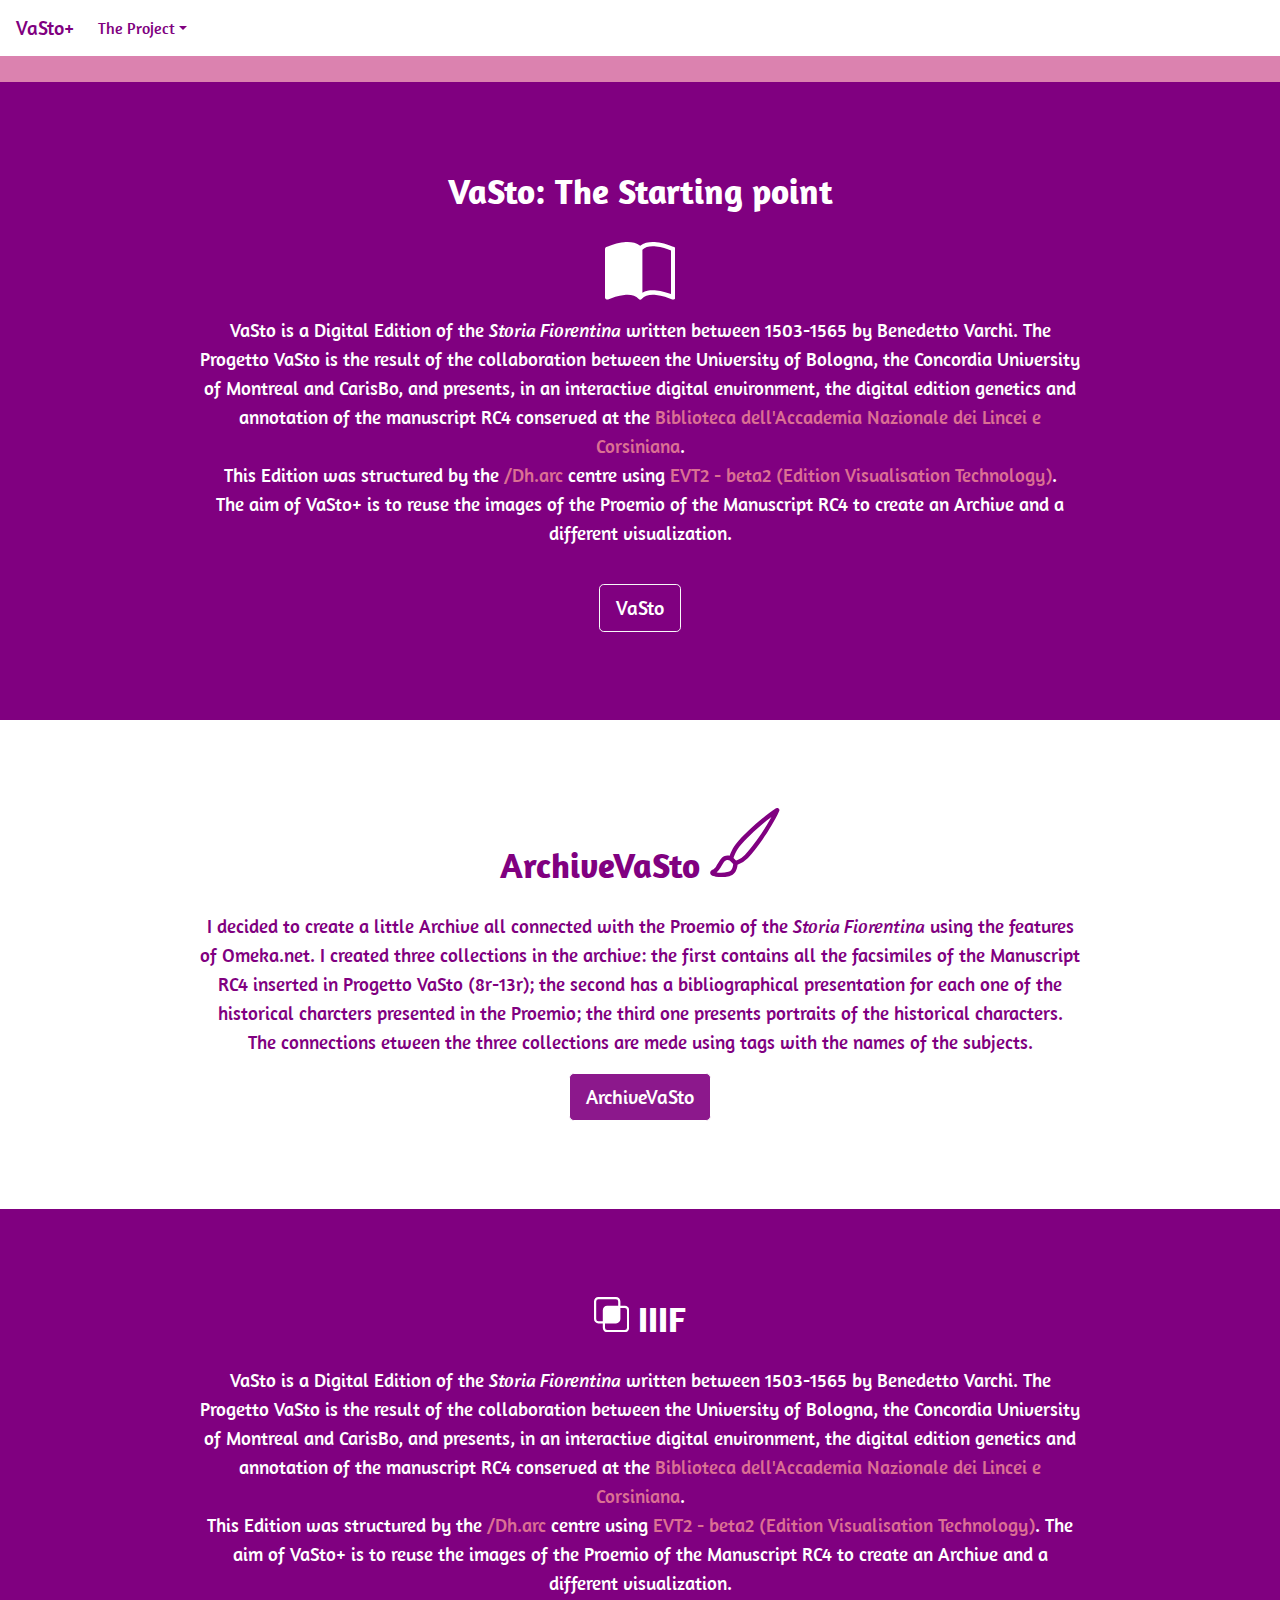
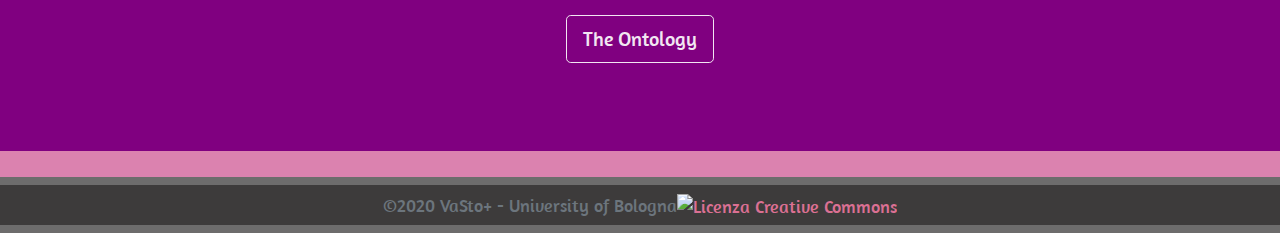
==== project.html @ 2e23c76d "Add files via upload" ====
<!DOCTYPE html>
<head>    
   
    


  <script src="https://code.jquery.com/jquery-3.3.1.js"></script>            
    <script src="https://cdnjs.cloudflare.com/ajax/libs/popper.js/1.11.0/umd/popper.min.js"></script>
    <link rel="stylesheet" href="https://maxcdn.bootstrapcdn.com/bootstrap/4.0.0/css/bootstrap.min.css" integrity="sha384-Gn5384xqQ1aoWXA+058RXPxPg6fy4IWvTNh0E263XmFcJlSAwiGgFAW/dAiS6JXm" crossorigin="anonymous">
    <script src="https://maxcdn.bootstrapcdn.com/bootstrap/4.0.0/js/bootstrap.min.js"></script>
    <link rel="stylesheet" href="https://maxcdn.bootstrapcdn.com/font-awesome/4.6.3/css/font-awesome.min.css"/>
    <script src="https://ajax.googleapis.com/ajax/libs/jquery/2.1.1/jquery.min.js"></script>
      <script src="https://stackpath.bootstrapcdn.com/bootstrap/4.1.0/js/bootstrap.min.js"></script>
      <link rel="stylesheet" href="https://cdnjs.cloudflare.com/ajax/libs/font-awesome/4.7.0/css/font-awesome.min.css">
      <link rel="stylesheet" href="style.css">
    <style>
     @import url('https://fonts.googleapis.com/css2?family=Amaranth&display=swap');
      body{
       font-family: 'Amaranth', sans-serif;
      }
      .container-fluid{
        padding:5em;
        font-size: 1.1em;
        font-family: 'Amaranth', sans-serif;
        width:fit-content;
              }
      h1 {
        font-size:2em;
        font-weight: bold ;
        font-family: 'Amaranth', sans-serif;
        padding-bottom: 0.5em;
        
      }
    </style>
</head>
<body>
    
        <!--Navbar-->
        <nav class="navbar navbar-expand-md navbar-light bg-faded" >
          <a class="navbar-brand" href="index.html" style="color:purple;">VaSto+</a>
          <button class="navbar-toggler navbar-toggler-right" type="button" data-toggle="collapse" data-target="#navbarSupportedContent" aria-controls="navbarSupportedContent" aria-expanded="false" aria-label="Toggle navigation">
            <span class="navbar-toggler-icon"></span>
          </button>
          <div class="collapse navbar-collapse" id="navbarSupportedContent" style="color:white !important;">
              <ul class="navbar-nav" style="color:white !important;">
       
                <li class="nav-item dropdown" style="color:white;">
                  <a class="nav-link dropdown-toggle" href="javascript:void(0)" id="navbarDropdownMenuLink" data-toggle="dropdown" aria-haspopup="true" aria-expanded="false" style="color:purple !important;">The Project</a>
                  <div class="dropdown-menu" aria-labelledby="navbarDropdownMenuLink">
                    <a class="dropdown-item" href="project.html#p" style="color:purple !important;">VaSto: The Starting Point</a>
                    <a class="dropdown-item" href="project.html#I" style="color:purple !important;">ArchiveVaSto </a>
                    <a class="dropdown-item" href="project.html#S" style="color:purple !important;">Thanks To</a>
                   
                  </div>
                </li>
            
            </ul>
    
        </div>
    </nav>
    
    <!--/.Navbar-->
     
    
    <div class="container-fluid" id="p" style="background-color: purple; border-top: solid rgba(255, 182, 193, 0.712) 1.5em ; ">
      <div class="col text-center"style="color: white;">
      <h1> VaSto: The Starting point</h1>
      <svg width="4em" height="4em" viewBox="0 0 16 16" class="bi bi-book-half" fill="currentColor" xmlns="http://www.w3.org/2000/svg">
        <path fill-rule="evenodd" d="M8.5 2.687v9.746c.935-.53 2.12-.603 3.213-.493 1.18.12 2.37.461 3.287.811V2.828c-.885-.37-2.154-.769-3.388-.893-1.33-.134-2.458.063-3.112.752zM8 1.783C7.015.936 5.587.81 4.287.94c-1.514.153-3.042.672-3.994 1.105A.5.5 0 0 0 0 2.5v11a.5.5 0 0 0 .707.455c.882-.4 2.303-.881 3.68-1.02 1.409-.142 2.59.087 3.223.877a.5.5 0 0 0 .78 0c.633-.79 1.814-1.019 3.222-.877 1.378.139 2.8.62 3.681 1.02A.5.5 0 0 0 16 13.5v-11a.5.5 0 0 0-.293-.455c-.952-.433-2.48-.952-3.994-1.105C10.413.809 8.985.936 8 1.783z"/>
      </svg>
      

      
        <p style="margin-left: 5em; margin-right: 5em;"> VaSto is a Digital Edition of the <i>Storia Fiorentina</i> written between 1503-1565 by Benedetto Varchi. The Progetto VaSto is the result of the collaboration between the University of Bologna, the Concordia University of Montreal and CarisBo, and presents, in an interactive digital environment, the digital edition genetics and annotation of the manuscript RC4 conserved at the <a href="https://www.lincei.it/it/biblioteca-dellaccademia-nazionale-dei-lincei-e-corsiniana">Biblioteca dell'Accademia Nazionale dei Lincei e Corsiniana</a>. </br>
        This Edition was structured by the <a href="https://centri.unibo.it/dharc/en" target="_blank">/Dh.arc</a> centre using <a href="http://evt.labcd.unipi.it/"> EVT2 - beta2 (Edition Visualisation Technology)</a>.</br>
        The aim of VaSto+ is to reuse the images of the Proemio of the Manuscript RC4 to create an Archive and a different visualization.</p>    
        <a class="btn btn-outline-light btn-lg" href="https://dharc-org.github.io/progetto-vasto/" role="button" style="color:white; margin-top:1em;">VaSto</a></div>
    </div>
  
    <div class="container-fluid" id="I" style="background-color: white;">
      <div class="col text-center" style="color: purple;">
      <h1> ArchiveVaSto <svg width="2em" height="2em" viewBox="0 0 16 16" class="bi bi-brush" fill="currentColor" xmlns="http://www.w3.org/2000/svg">
        <path fill-rule="evenodd" d="M15.825.12a.5.5 0 0 1 .132.584c-1.53 3.43-4.743 8.17-7.095 10.64a6.067 6.067 0 0 1-2.373 1.534c-.018.227-.06.538-.16.868-.201.659-.667 1.479-1.708 1.74a8.117 8.117 0 0 1-3.078.132 3.658 3.658 0 0 1-.563-.135 1.382 1.382 0 0 1-.465-.247.714.714 0 0 1-.204-.288.622.622 0 0 1 .004-.443c.095-.245.316-.38.461-.452.393-.197.625-.453.867-.826.094-.144.184-.297.287-.472l.117-.198c.151-.255.326-.54.546-.848.528-.739 1.2-.925 1.746-.896.126.007.243.025.348.048.062-.172.142-.38.238-.608.261-.619.658-1.419 1.187-2.069 2.175-2.67 6.18-6.206 9.117-8.104a.5.5 0 0 1 .596.04zM4.705 11.912a1.23 1.23 0 0 0-.419-.1c-.247-.013-.574.05-.88.479a11.01 11.01 0 0 0-.5.777l-.104.177c-.107.181-.213.362-.32.528-.206.317-.438.61-.76.861a7.127 7.127 0 0 0 2.657-.12c.559-.139.843-.569.993-1.06a3.121 3.121 0 0 0 .126-.75l-.793-.792zm1.44.026c.12-.04.277-.1.458-.183a5.068 5.068 0 0 0 1.535-1.1c1.9-1.996 4.412-5.57 6.052-8.631-2.591 1.927-5.566 4.66-7.302 6.792-.442.543-.796 1.243-1.042 1.826a11.507 11.507 0 0 0-.276.721l.575.575zm-4.973 3.04l.007-.005a.031.031 0 0 1-.007.004zm3.582-3.043l.002.001h-.002z"/>
      </svg></h1>
        <p style=" margin-left: 5em; margin-right: 5em;">I decided to create a little Archive all connected with the Proemio of the <i>Storia Fiorentina</i> using the features of Omeka.net.
        I created three collections in the archive: the first contains all the facsimiles of the Manuscript RC4 inserted in Progetto VaSto (8r-13r); the second has a bibliographical presentation for each one of the historical charcters presented in the Proemio; the third one presents portraits of the historical characters.</br> The connections etween the three collections are mede using tags with the names of the subjects.  </p>
        <a class="btn btn-light btn-lg" href="https://archivevasto.omeka.net/" style="color: white; background-color: purple; border-color: white; opacity: 0.9;" target="_blank">ArchiveVaSto</a>
      </div>
    </div>
    <div class="container-fluid" id="S" style="background-color: purple; border-bottom: solid rgba(255, 182, 193, 0.712) 1.5em ;">
      <div class="col text-center" style="color: white;">
      <h1><svg width="1em" height="1em" viewBox="0 0 16 16" class="bi bi-intersect" fill="currentColor" xmlns="http://www.w3.org/2000/svg">
        <path fill-rule="evenodd" d="M0 2a2 2 0 0 1 2-2h8a2 2 0 0 1 2 2v2h2a2 2 0 0 1 2 2v8a2 2 0 0 1-2 2H6a2 2 0 0 1-2-2v-2H2a2 2 0 0 1-2-2V2zm5 10v2a1 1 0 0 0 1 1h8a1 1 0 0 0 1-1V6a1 1 0 0 0-1-1h-2v5a2 2 0 0 1-2 2H5zm6-8H6a2 2 0 0 0-2 2v5H2a1 1 0 0 1-1-1V2a1 1 0 0 1 1-1h8a1 1 0 0 1 1 1v2z"/>
      </svg> IIIF</h1>
        <p style=" margin-left: 5em; margin-right: 5em;">VaSto is a Digital Edition of the <i>Storia Fiorentina</i> written between 1503-1565 by Benedetto Varchi. The Progetto VaSto is the result of the collaboration between the University of Bologna, the Concordia University of Montreal and CarisBo, and presents, in an interactive digital environment, the digital edition genetics and annotation of the manuscript RC4 conserved at the <a href="https://www.lincei.it/it/biblioteca-dellaccademia-nazionale-dei-lincei-e-corsiniana">Biblioteca dell'Accademia Nazionale dei Lincei e Corsiniana</a>. </br>
          This Edition was structured by the <a href="https://centri.unibo.it/dharc/en" target="_blank">/Dh.arc</a> centre using <a href="http://evt.labcd.unipi.it/"> EVT2 - beta2 (Edition Visualisation Technology)</a>. The aim of VaSto+ is to reuse the images of the Proemio of the Manuscript RC4 to create an Archive and a different visualization. </p>
        <a class="btn btn-light btn-lg" href="" style="color: white; background-color: purple; border-color: white; opacity: 0.9;">The Ontology</a>
        </div>
    </div>
  
   

      <!-- Footer Text -->
   
      <footer class="footer">
        <div class="footer navbar-fixed-bottom">
          <span class="text-muted"><p>&copy;2020 VaSto+ - University of Bologna<a rel="license" href="http://creativecommons.org/licenses/by-nc-nd/3.0/deed.it"><img alt="Licenza Creative Commons" style="border-width:0" src="http://i.creativecommons.org/l/by-nc-nd/3.0/88x31.png" /></a><br />
          </p></span>
        </div>
      </footer>
    
    
        
    

    <!-- Footer -->

    <script src="https://code.jquery.com/jquery-3.2.1.slim.min.js" integrity="sha384-KJ3o2DKtIkvYIK3UENzmM7KCkRr/rE9/Qpg6aAZGJwFDMVNA/GpGFF93hXpG5KkN" crossorigin="anonymous"></script>
    <script src="https://cdnjs.cloudflare.com/ajax/libs/popper.js/1.12.9/umd/popper.min.js" integrity="sha384-ApNbgh9B+Y1QKtv3Rn7W3mgPxhU9K/ScQsAP7hUibX39j7fakFPskvXusvfa0b4Q" crossorigin="anonymous"></script>
    <script src="https://maxcdn.bootstrapcdn.com/bootstrap/4.0.0/js/bootstrap.min.js" integrity="sha384-JZR6Spejh4U02d8jOt6vLEHfe/JQGiRRSQQxSfFWpi1MquVdAyjUar5+76PVCmYl" crossorigin="anonymous"></script>
      
</body>
</html>
---- style.css ----
.footer{
    background-color: rgba(37, 36, 36, 0.671);
    color:white;
    text-align:center;
    height: 3em;
    position: relative;
    padding-top: 0.5em;
    
    
}
.navbar-light .navbar-nav .nav-link.active,
.navbar-light .navbar-nav .nav-link:hover {
    color:purple;
    
}
.img{
    padding-top:0.5em;
}
a:link {
    color: palevioletred;
    text-shadow: none;
  }
  
  /* visited link */
  a:visited {
    color: palevioletred;
    text-shadow: none;
  }
  
  /* mouse over link */
  a:hover {
    color: palevioletred;
    text-shadow: none;
  }
  
  /* selected link */
  a:active {
    color: palevioletred;
    text-shadow: none;
  }
@media (max-width: 600px) {
    .body{
        background-size: contain;
        height: 50%;
        background-repeat: no-repeat;

    }
    .jumbtron{
        width:50%;
        font-size:90%;
    }
    p{
        margin-left: none;
        margin-right: none;
    }

}  

@media only screen and (min-width: 600px) {
    .body{
    background-size: contain;
    height: 50%;
    background-repeat: no-repeat;

}
.jumbtron{
    width:50%;
    font-size:90%;
}
p{
    margin-left: none;
    margin-right: none;
}
}

/* Medium devices (landscape tablets, 768px and up) */
@media only screen and (min-width: 768px) 
{.body{
    background-size: contain;
    height: 75%;
    background-repeat: no-repeat;

}
.jumbtron{
    width:75%;
    font-size:90%;
}
p{
    margin-left: none;
    margin-right: none;
}}

/* Large devices (laptops/desktops, 992px and up) */
@media only screen and (min-width: 992px) {
    .body{
    height: 100%;
    background-repeat: no-repeat;
  

}
.jumbtron{
    width:100%;
    font-size:100%;
}
}

/* Extra large devices (large laptops and desktops, 1200px and up) */
@media only screen and (min-width: 1200px) {
    .body{
    height: 120%;
    background-repeat: no-repeat;

}
.jumbtron{
    width:120%;
    font-size:110%;
}
p{
    font-size:110%;
}}
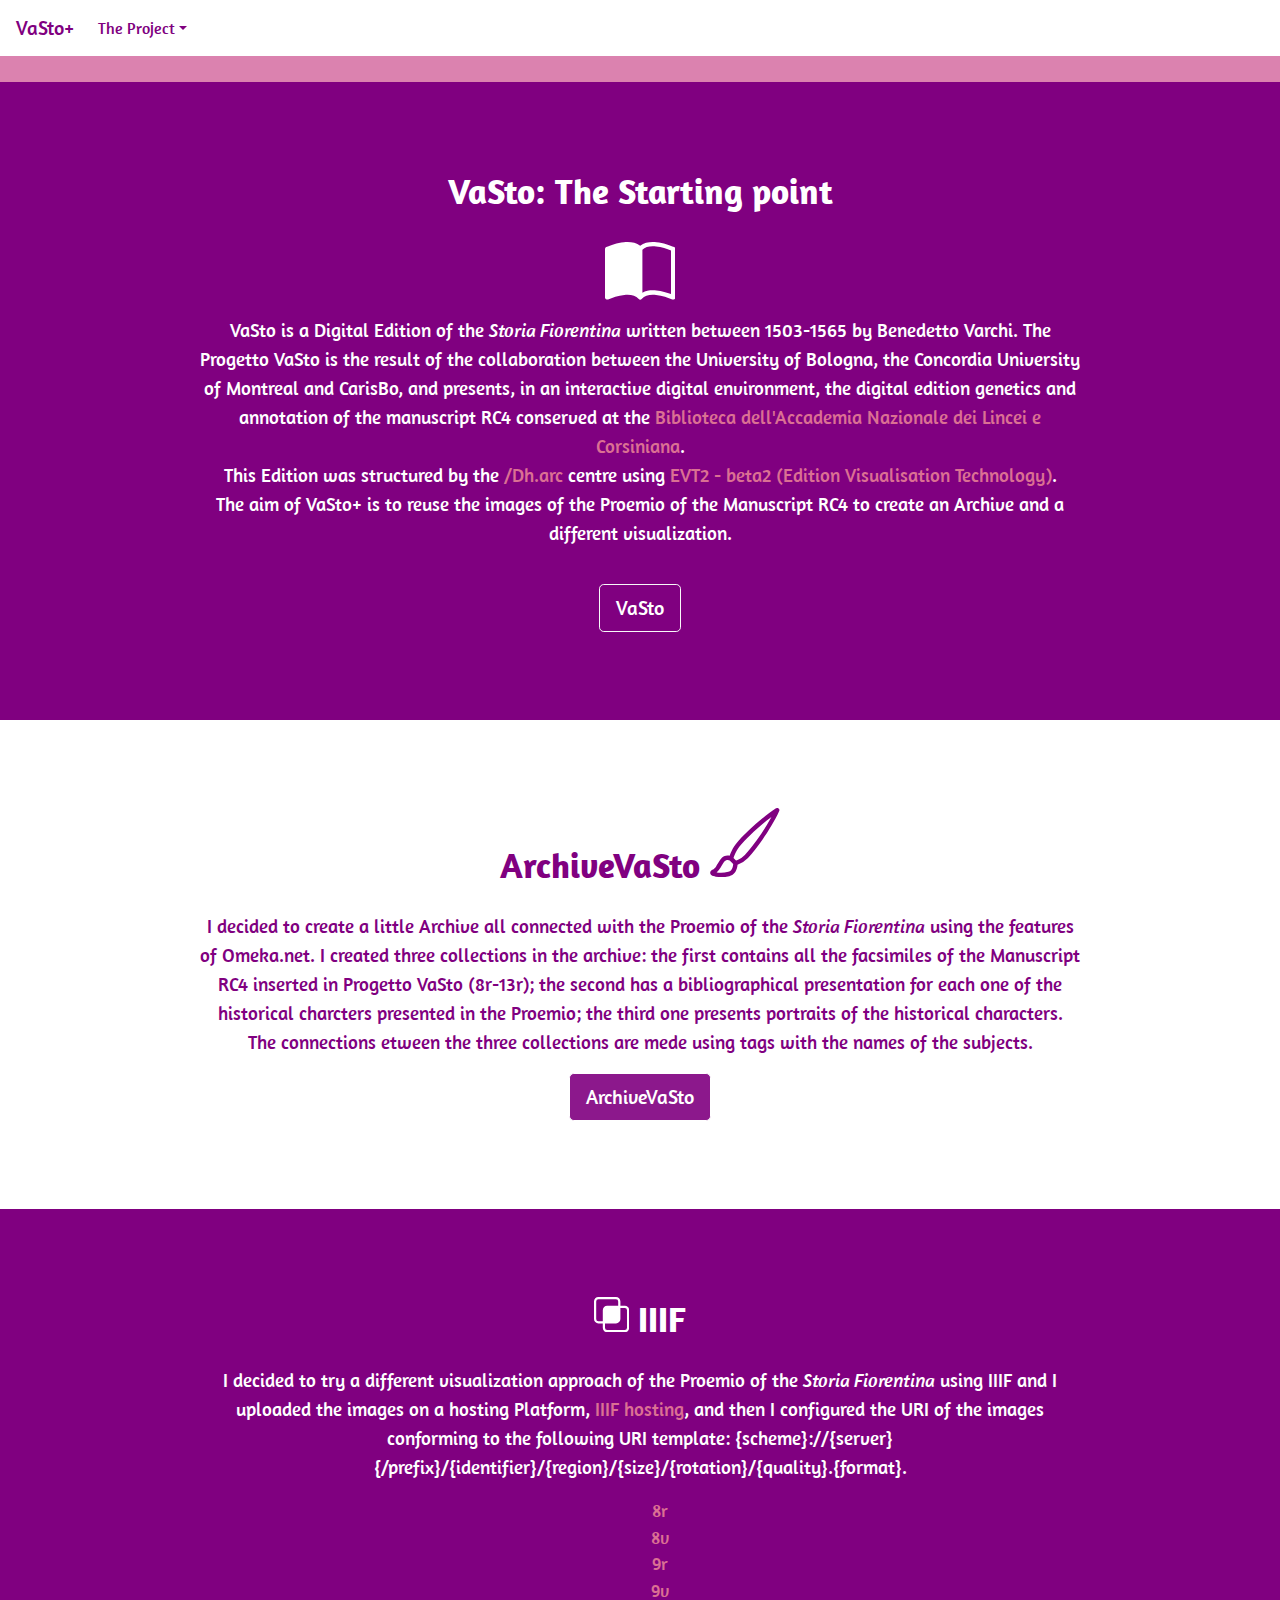
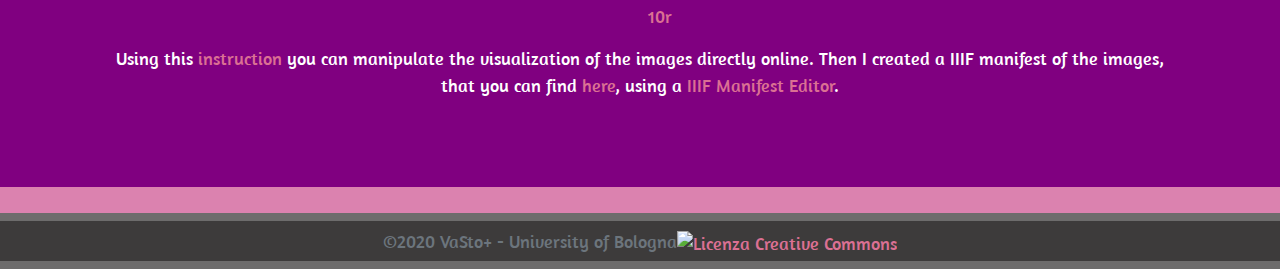
==== commit 2dbbdf43: "Update project.html" ====
--- a/project.html
+++ b/project.html
@@ -1,4 +1,5 @@
-<!DOCTYPE html>
+<!DOCTYPE HTML>
+<html class="no-js">
 <head>    
    
     
@@ -83,8 +84,8 @@
         <path fill-rule="evenodd" d="M15.825.12a.5.5 0 0 1 .132.584c-1.53 3.43-4.743 8.17-7.095 10.64a6.067 6.067 0 0 1-2.373 1.534c-.018.227-.06.538-.16.868-.201.659-.667 1.479-1.708 1.74a8.117 8.117 0 0 1-3.078.132 3.658 3.658 0 0 1-.563-.135 1.382 1.382 0 0 1-.465-.247.714.714 0 0 1-.204-.288.622.622 0 0 1 .004-.443c.095-.245.316-.38.461-.452.393-.197.625-.453.867-.826.094-.144.184-.297.287-.472l.117-.198c.151-.255.326-.54.546-.848.528-.739 1.2-.925 1.746-.896.126.007.243.025.348.048.062-.172.142-.38.238-.608.261-.619.658-1.419 1.187-2.069 2.175-2.67 6.18-6.206 9.117-8.104a.5.5 0 0 1 .596.04zM4.705 11.912a1.23 1.23 0 0 0-.419-.1c-.247-.013-.574.05-.88.479a11.01 11.01 0 0 0-.5.777l-.104.177c-.107.181-.213.362-.32.528-.206.317-.438.61-.76.861a7.127 7.127 0 0 0 2.657-.12c.559-.139.843-.569.993-1.06a3.121 3.121 0 0 0 .126-.75l-.793-.792zm1.44.026c.12-.04.277-.1.458-.183a5.068 5.068 0 0 0 1.535-1.1c1.9-1.996 4.412-5.57 6.052-8.631-2.591 1.927-5.566 4.66-7.302 6.792-.442.543-.796 1.243-1.042 1.826a11.507 11.507 0 0 0-.276.721l.575.575zm-4.973 3.04l.007-.005a.031.031 0 0 1-.007.004zm3.582-3.043l.002.001h-.002z"/>
       </svg></h1>
         <p style=" margin-left: 5em; margin-right: 5em;">I decided to create a little Archive all connected with the Proemio of the <i>Storia Fiorentina</i> using the features of Omeka.net.
-        I created three collections in the archive: the first contains all the facsimiles of the Manuscript RC4 inserted in Progetto VaSto (8r-13r); the second has a bibliographical presentation for each one of the historical charcters presented in the Proemio; the third one presents portraits of the historical characters.</br> The connections etween the three collections are mede using tags with the names of the subjects.  </p>
-        <a class="btn btn-light btn-lg" href="https://archivevasto.omeka.net/" style="color: white; background-color: purple; border-color: white; opacity: 0.9;" target="_blank">ArchiveVaSto</a>
+          I created three collections in the archive: the first contains all the facsimiles of the Manuscript RC4 inserted in Progetto VaSto (8r-13r); the second has a bibliographical presentation for each one of the historical charcters presented in the Proemio; the third one presents portraits of the historical characters.</br> The connections etween the three collections are mede using tags with the names of the subjects.  </p>
+          <a class="btn btn-light btn-lg" href="https://archivevasto.omeka.net/" style="color: white; background-color: purple; border-color: white; opacity: 0.9;" target="_blank">ArchiveVaSto</a>
       </div>
     </div>
     <div class="container-fluid" id="S" style="background-color: purple; border-bottom: solid rgba(255, 182, 193, 0.712) 1.5em ;">
@@ -92,9 +93,19 @@
       <h1><svg width="1em" height="1em" viewBox="0 0 16 16" class="bi bi-intersect" fill="currentColor" xmlns="http://www.w3.org/2000/svg">
         <path fill-rule="evenodd" d="M0 2a2 2 0 0 1 2-2h8a2 2 0 0 1 2 2v2h2a2 2 0 0 1 2 2v8a2 2 0 0 1-2 2H6a2 2 0 0 1-2-2v-2H2a2 2 0 0 1-2-2V2zm5 10v2a1 1 0 0 0 1 1h8a1 1 0 0 0 1-1V6a1 1 0 0 0-1-1h-2v5a2 2 0 0 1-2 2H5zm6-8H6a2 2 0 0 0-2 2v5H2a1 1 0 0 1-1-1V2a1 1 0 0 1 1-1h8a1 1 0 0 1 1 1v2z"/>
       </svg> IIIF</h1>
-        <p style=" margin-left: 5em; margin-right: 5em;">VaSto is a Digital Edition of the <i>Storia Fiorentina</i> written between 1503-1565 by Benedetto Varchi. The Progetto VaSto is the result of the collaboration between the University of Bologna, the Concordia University of Montreal and CarisBo, and presents, in an interactive digital environment, the digital edition genetics and annotation of the manuscript RC4 conserved at the <a href="https://www.lincei.it/it/biblioteca-dellaccademia-nazionale-dei-lincei-e-corsiniana">Biblioteca dell'Accademia Nazionale dei Lincei e Corsiniana</a>. </br>
-          This Edition was structured by the <a href="https://centri.unibo.it/dharc/en" target="_blank">/Dh.arc</a> centre using <a href="http://evt.labcd.unipi.it/"> EVT2 - beta2 (Edition Visualisation Technology)</a>. The aim of VaSto+ is to reuse the images of the Proemio of the Manuscript RC4 to create an Archive and a different visualization. </p>
-        <a class="btn btn-light btn-lg" href="" style="color: white; background-color: purple; border-color: white; opacity: 0.9;">The Ontology</a>
+        <p style=" margin-left: 5em; margin-right: 5em;">I decided to try a different visualization approach of the Proemio of the <i>Storia Fiorentina</i> using IIIF and I uploaded the images on a hosting Platform, <a href="https://www.iiifhosting.com/" target="_blank">IIIF hosting</a>, and then I configured the URI of the images conforming to the following URI template:
+          {scheme}://{server}{/prefix}/{identifier}/{region}/{size}/{rotation}/{quality}.{format}.
+        </br>
+        
+          <ul>
+            <li><a href="http://free.iiifhosting.com/iiif/bdf9ad628386c80f92f9ee81a3d2c6906e4ba088f684d6348e670e754cd002a8/full/full/0/default.jpg" target="_blank">8r</a></li>
+            <li><a href="http://free.iiifhosting.com/iiif/206e878df9e8bc27c7047b6668239f140c0f1fcf33982a99a1611afd54cad88a/full/full/0/default.jpg" target="_blank">8v</a></li>
+            <li><a href="http://free.iiifhosting.com/iiif/2c92807d8d984437011fee213b02726efa67aac6fbbc0b277757b3055440de03/full/full/0/default.jpg" target="_blank">9r</a></li>
+            <li><a href="http://free.iiifhosting.com/iiif/60c686930bbf31ec050356e12c4fa3e202e7a14537900e53781cdf4032d4104e/full/full/0/default.jpg" target="_blank">9v</a></li>
+            <li><a href="http://free.iiifhosting.com/iiif/a48c9eaf0dd77b2ddb64df844fe108dd3b16b8bb3903dc7afe2ae6c56d6878af/full/full/0/default.jpg" target="_blank">10r</a></li>
+          </ul></p>
+        Using this <a href="https://iiif.io/api/image/3.0/#3-identifier" target="_blank">instruction</a> you can manipulate the visualization of the images directly online.
+        Then I created a IIIF manifest of the images, that you can find <a href="https://github.com/MilenaCorbellini/VaStoPlus/blob/main/manifest.json" target="_blank">here</a>, using a <a href="https://iiif-manifest-editor.textandbytes.com/#/?_k=dvocea" target="_blank">IIIF Manifest Editor</a>.
         </div>
     </div>
   
--- a/style.css
+++ b/style.css
@@ -7,6 +7,9 @@
     padding-top: 0.5em;
     
     
+}
+li{
+    list-style-type: none;
 }
 .navbar-light .navbar-nav .nav-link.active,
 .navbar-light .navbar-nav .nav-link:hover {
@@ -47,11 +50,13 @@
     }
     .jumbtron{
         width:50%;
-        font-size:90%;
+        height:500px;
+        font-size:150%;
     }
     p{
         margin-left: none;
         margin-right: none;
+        font-size:150%;
     }
 
 }  
@@ -65,11 +70,13 @@
 }
 .jumbtron{
     width:50%;
-    font-size:90%;
+    height:500px;
+    font-size:120%;
 }
 p{
     margin-left: none;
     margin-right: none;
+    font-size: 120%;
 }
 }
 
@@ -82,12 +89,14 @@
 
 }
 .jumbtron{
-    width:75%;
-    font-size:90%;
+    width:50%;
+    height:150%;
+    font-size:120%;
 }
 p{
     margin-left: none;
     margin-right: none;
+    font-size: 120%;
 }}
 
 /* Large devices (laptops/desktops, 992px and up) */
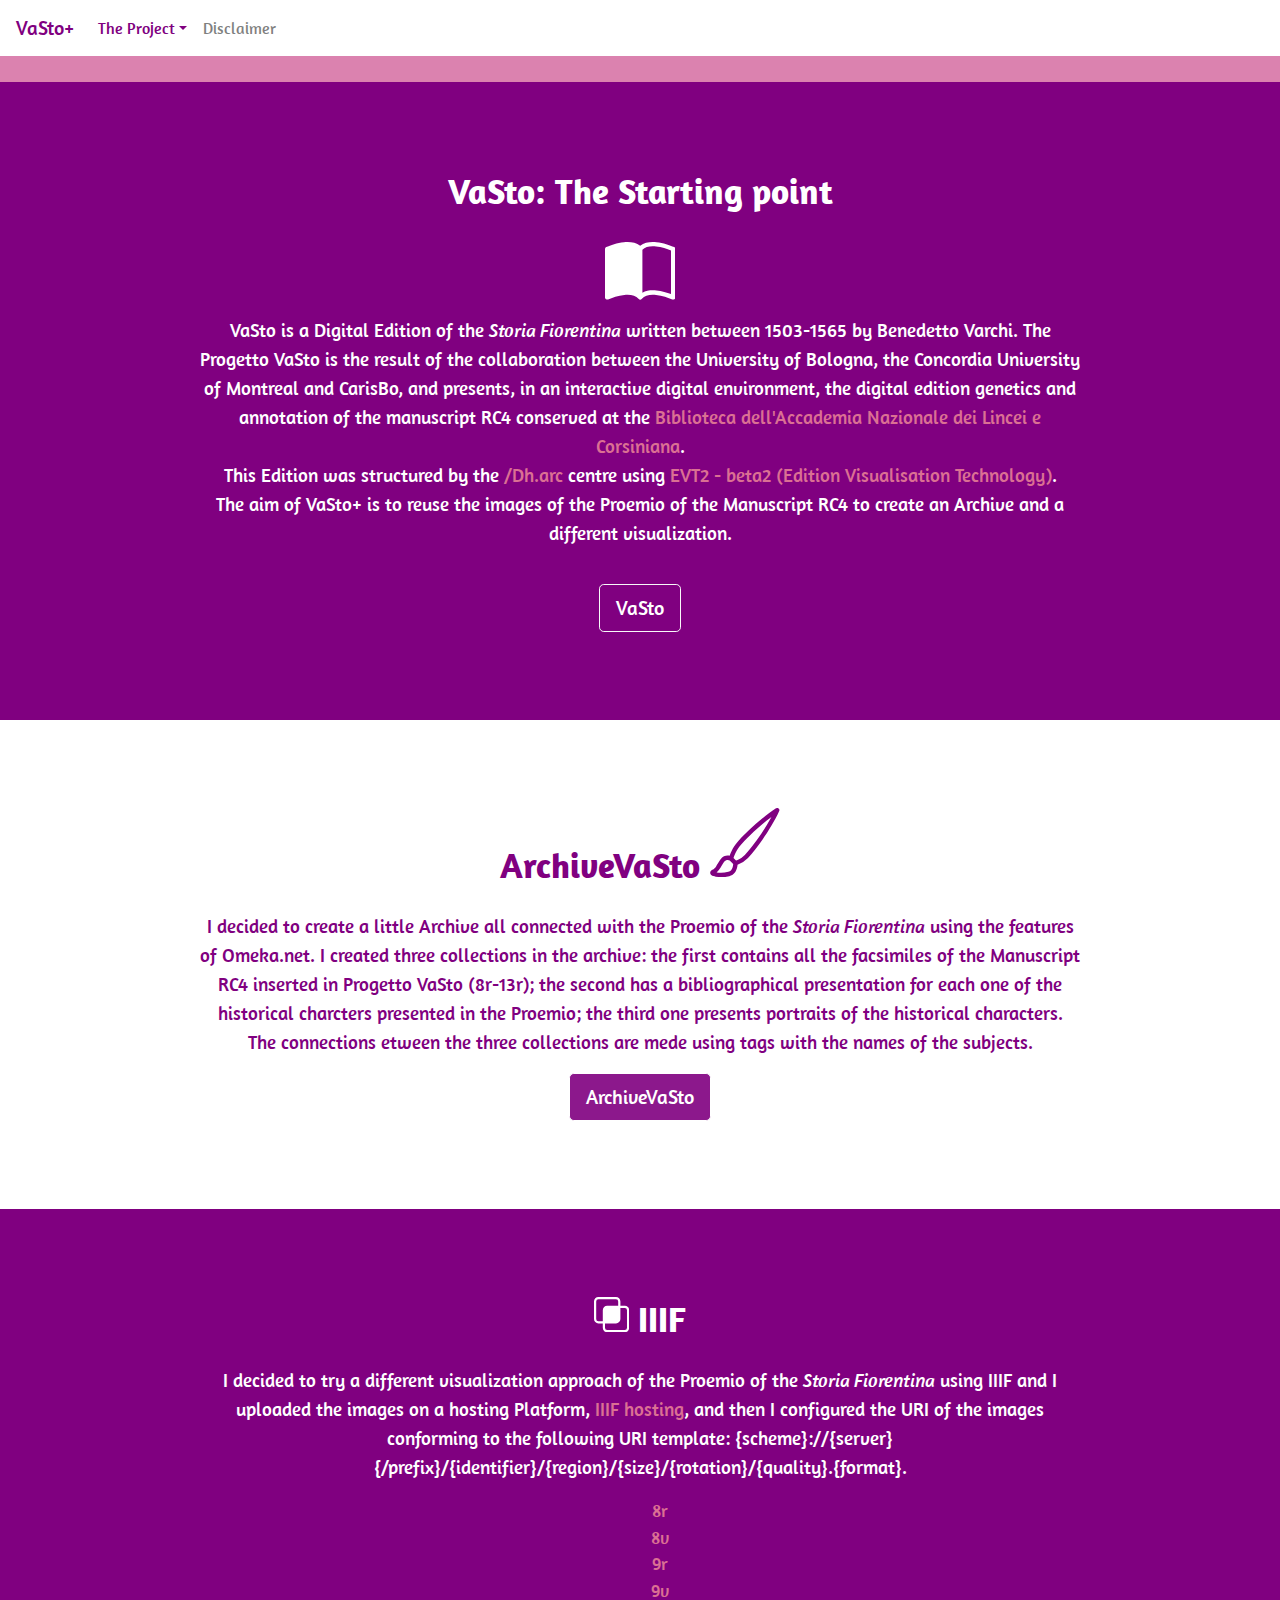
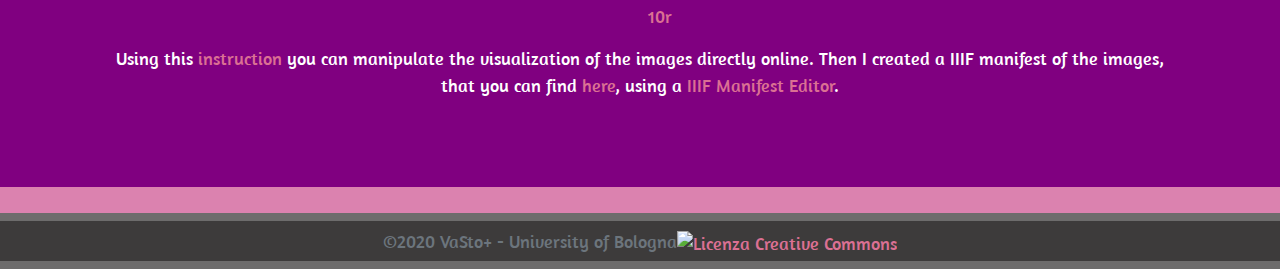
==== commit a4ee407c: "Update project.html" ====
--- a/project.html
+++ b/project.html
@@ -54,7 +54,12 @@
                    
                   </div>
                 </li>
-            
+                <li class="nav-item">
+                  <!-- Button trigger modal -->
+                              <a class="nav-link" href="#" role="button" data-toggle="modal" data-target="#disclaimerModal">
+                                  Disclaimer
+                              </a>
+                </li>
             </ul>
     
         </div>
@@ -105,11 +110,29 @@
             <li><a href="http://free.iiifhosting.com/iiif/a48c9eaf0dd77b2ddb64df844fe108dd3b16b8bb3903dc7afe2ae6c56d6878af/full/full/0/default.jpg" target="_blank">10r</a></li>
           </ul></p>
         Using this <a href="https://iiif.io/api/image/3.0/#3-identifier" target="_blank">instruction</a> you can manipulate the visualization of the images directly online.
-        Then I created a IIIF manifest of the images, that you can find <a href="https://github.com/MilenaCorbellini/VaStoPlus/blob/main/manifest.json" target="_blank">here</a>, using a <a href="https://iiif-manifest-editor.textandbytes.com/#/?_k=dvocea" target="_blank">IIIF Manifest Editor</a>.
+        Then I created a IIIF manifest of the images, that you can find <a href="manifest.json" target="_blank">here</a>, using a <a href="https://iiif-manifest-editor.textandbytes.com/#/?_k=dvocea" target="_blank">IIIF Manifest Editor</a>.
         </div>
     </div>
   
-   
+    <div class="modal" id="disclaimerModal">
+      <div class="modal-dialog" role="document">
+          <div class="modal-content">
+              <div class="modal-header">
+                  <h5 class="modal-title">License</h5>
+                  <button type="button" class="close" data-dismiss="modal" aria-label="Close">
+                      <span aria-hidden="true">&times;</span>
+                  </button>
+              </div>
+              <div class="modal-body">
+                <p>
+                  The site is under the license of Creative Commons Attribution-ShareAlike, <a href="https://creativecommons.org/licenses/by-sa/4.0/">CC BY-SA 4.0</a>
+                <p>
+                  <p>BUT we DO NOT posses any of the images in the site and all their rights are reserved. The <a href="https://www.lincei.it/it/biblioteca-dellaccademia-nazionale-dei-lincei-e-corsiniana" target="_blank">Biblioteca dell'Accademia Nazionale dei Lincei e Corsinina</a> is the right holder of all the images of the Manuscript RC4 of the Storia Fiorentina by Benedetto Varchi, while the <a href="https://www.uffizi.it/" target="_blank">Galleria degli Uffizi</a> of the same of the portraits. You are not allowed to reuse in any possible way theese images without the permission of the Institutions from which they are taken. Please check the rights in ArchiveVaSto for each image carefully in order to define the correct institution. </p>
+                  <p>The Photo in the index is a Photo by <a href="https://unsplash.com/@thkelley" target="_blank">Thomas Kelley</a> on <a href="https://unsplash.com/" target="_blank">Unsplash</a></p>
+              </div>
+          </div>
+      </div>
+  </div>
 
       <!-- Footer Text -->
    
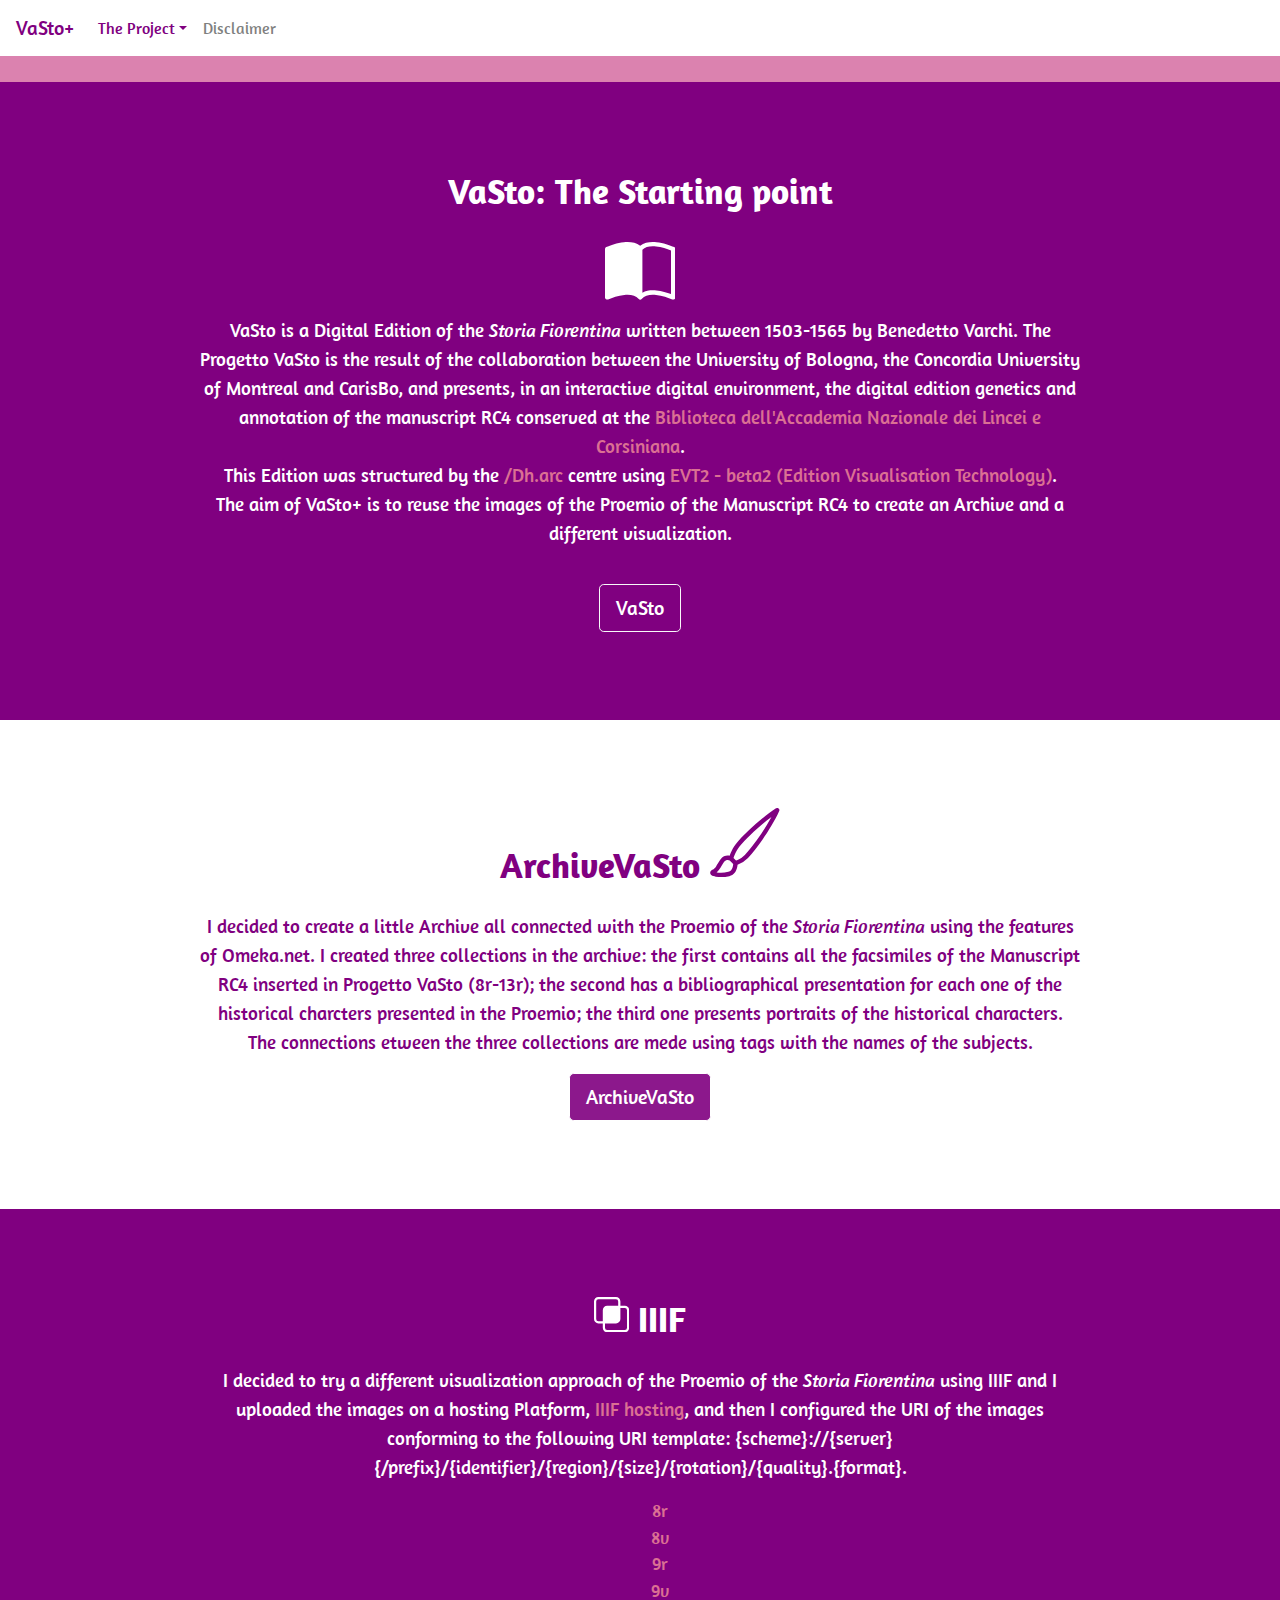
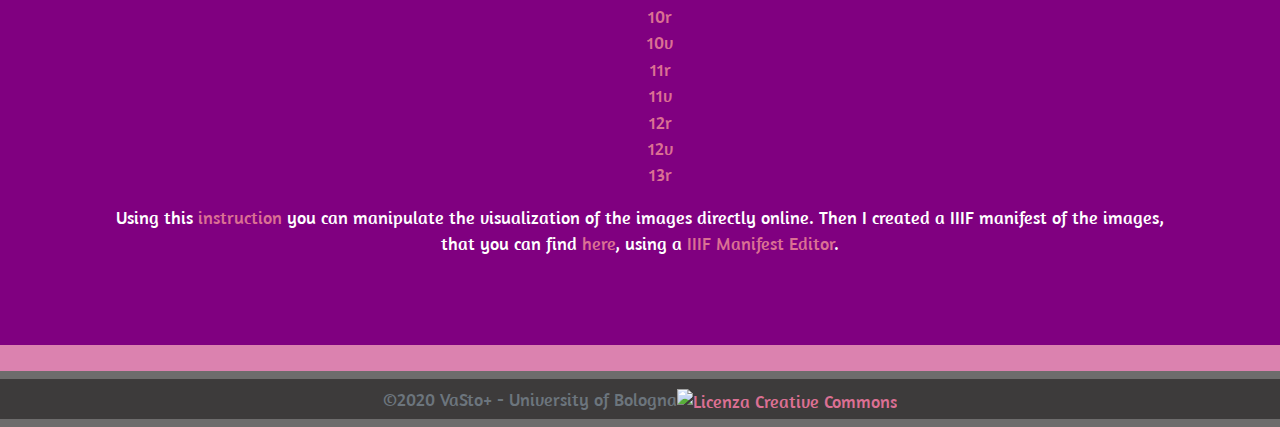
==== commit cee67841: "Update project.html" ====
--- a/project.html
+++ b/project.html
@@ -108,6 +108,12 @@
             <li><a href="http://free.iiifhosting.com/iiif/2c92807d8d984437011fee213b02726efa67aac6fbbc0b277757b3055440de03/full/full/0/default.jpg" target="_blank">9r</a></li>
             <li><a href="http://free.iiifhosting.com/iiif/60c686930bbf31ec050356e12c4fa3e202e7a14537900e53781cdf4032d4104e/full/full/0/default.jpg" target="_blank">9v</a></li>
             <li><a href="http://free.iiifhosting.com/iiif/a48c9eaf0dd77b2ddb64df844fe108dd3b16b8bb3903dc7afe2ae6c56d6878af/full/full/0/default.jpg" target="_blank">10r</a></li>
+            <li><a href="http://free.iiifhosting.com/iiif/34eb20e155e99661730024f0d69ee1bb59b715a483aebb0cafe4d4c216f13e67/full/full/0/default.jpg" target="_blank">10v</a></li>
+            <li><a href="http://free.iiifhosting.com/iiif/c1a042f9255b1726f933a12bf44d909238e7305cc84db593b99f4d7fbbc5c388/full/full/0/default.jpg" target="_blank">11r</a></li>
+            <li><a href="http://free.iiifhosting.com/iiif/557edfcc9e0ea9e332063721cf8c1dc0eb6fc87d0a3af6fdb84535de5b922e9d/full/full/0/default.jpg" target="_blank">11v</a></li>
+            <li><a href="http://free.iiifhosting.com/iiif/f12968fec66a82a57a7bc337c8f0482b5eb85d5274913accba4e2393bcf139c0/full/full/0/default.jpg" target="_blank">12r</a></li>
+            <li><a href="http://free.iiifhosting.com/iiif/ea48e460faca36df6919eff30b025810110d695a22f8d4413a6d3004dc7f605a/full/full/0/default.jpg" target="_blank">12v</a></li>
+            <li><a href="http://free.iiifhosting.com/iiif/557edfcc9e0ea9e332063721cf8c1dc0eb6fc87d0a3af6fdb84535de5b922e9d/full/full/0/default.jpg" target="_blank">13r</a></li>
           </ul></p>
         Using this <a href="https://iiif.io/api/image/3.0/#3-identifier" target="_blank">instruction</a> you can manipulate the visualization of the images directly online.
         Then I created a IIIF manifest of the images, that you can find <a href="manifest.json" target="_blank">here</a>, using a <a href="https://iiif-manifest-editor.textandbytes.com/#/?_k=dvocea" target="_blank">IIIF Manifest Editor</a>.
